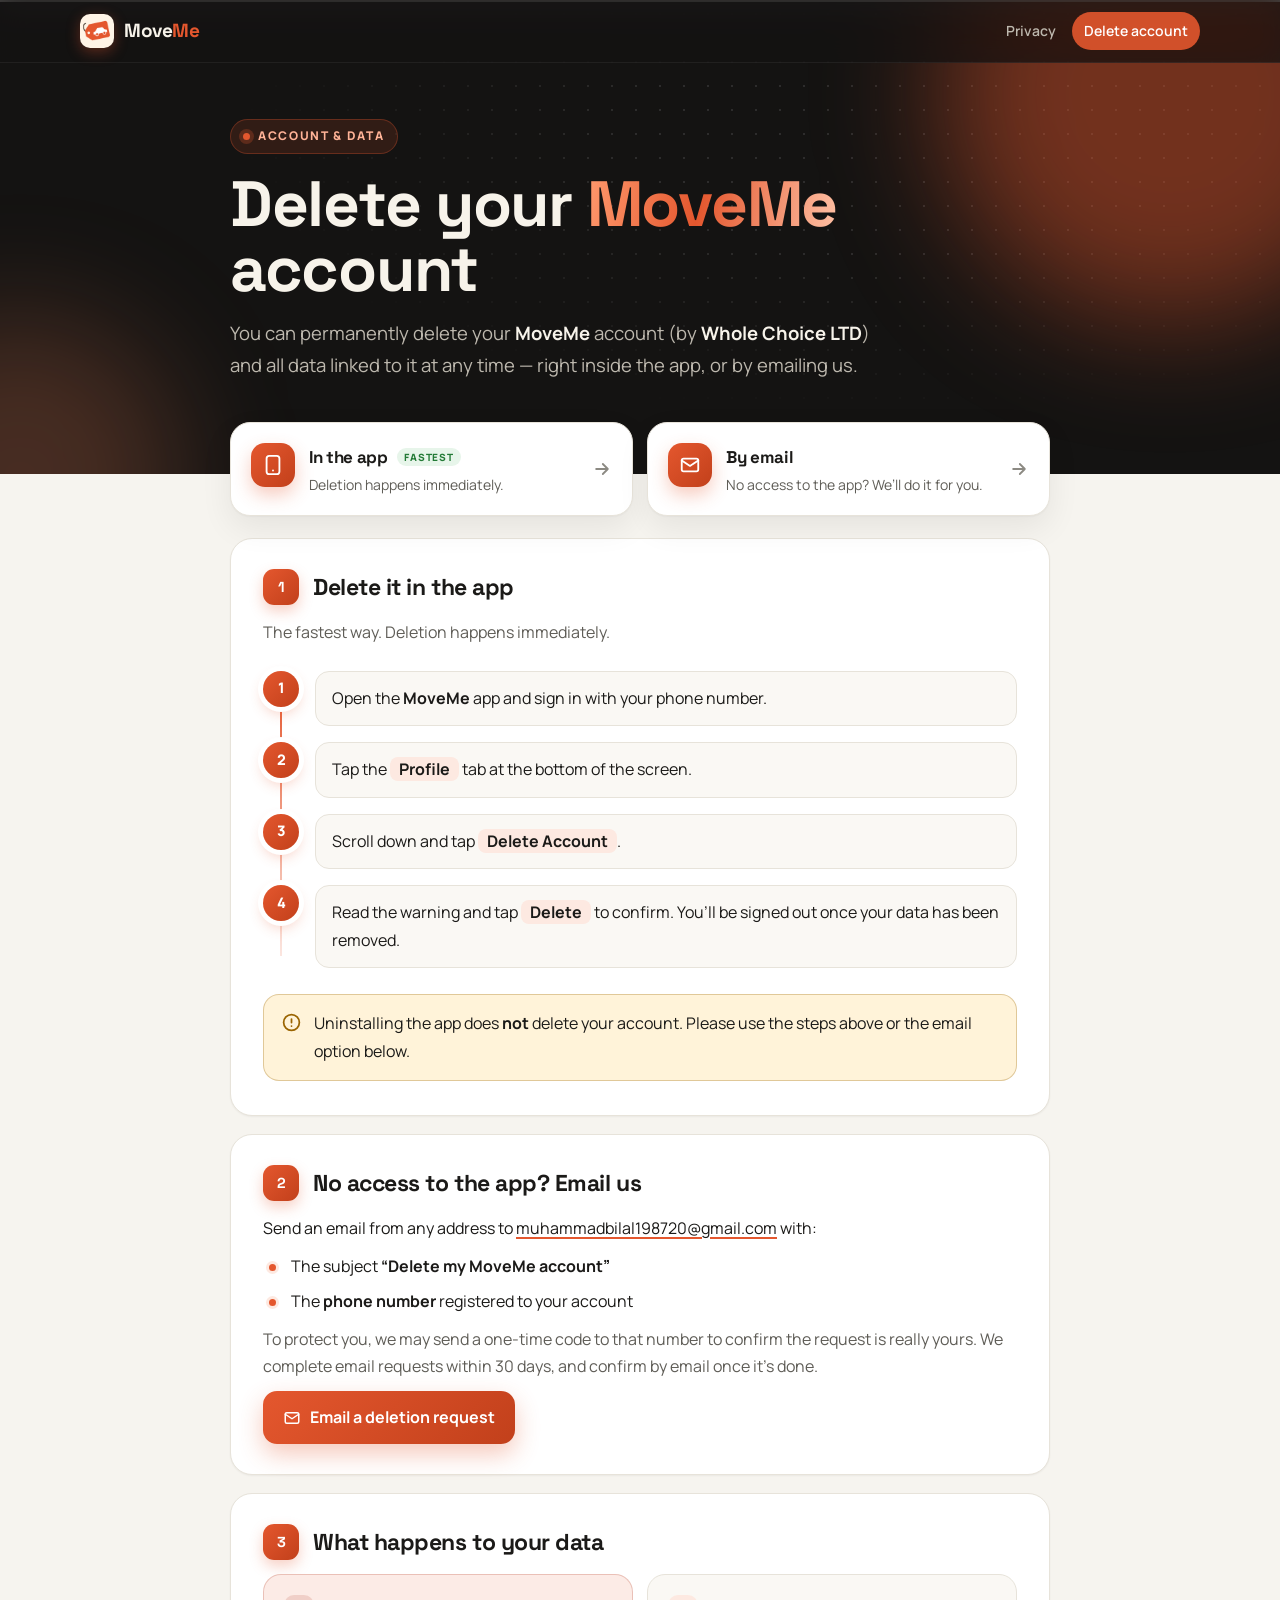
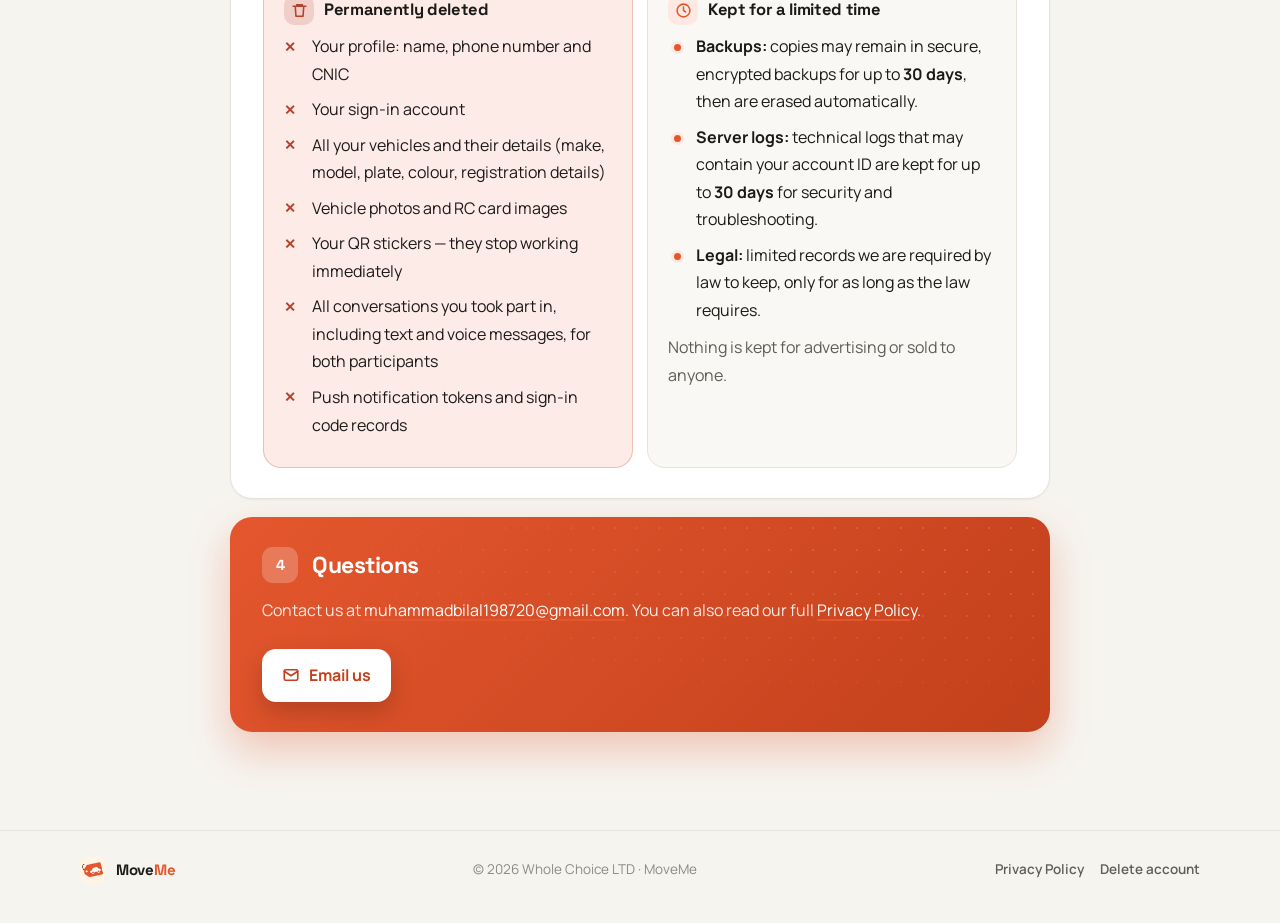
==== web/delete-account.html @ 5b65756d "'Move Me Complete App'" ====
<!DOCTYPE html>
<html lang="en">
<head>
  <meta charset="utf-8">
  <meta name="viewport" content="width=device-width, initial-scale=1">
  <title>Delete MoveMe Account</title>
  <meta name="description" content="How to delete your MoveMe account and what data is deleted or kept.">
  <meta name="theme-color" content="#141312">
  <link rel="icon" href="favicon.png">
  <link rel="apple-touch-icon" href="icons/Icon-192.png">
  <link rel="preconnect" href="https://fonts.googleapis.com">
  <link rel="preconnect" href="https://fonts.gstatic.com" crossorigin>
  <link href="https://fonts.googleapis.com/css2?family=Manrope:wght@400;500;600;700;800&family=Space+Grotesk:wght@500;600;700&display=swap" rel="stylesheet">
  <link rel="stylesheet" href="legal.css">
</head>
<body>

<div class="progress" aria-hidden="true"></div>

<header class="topbar">
  <div class="topbar-inner">
    <a class="brand" href="privacy-policy.html">
      <img src="icons/Icon-192.png" alt="" width="34" height="34">
      <span class="brand-name">Move<b>Me</b></span>
    </a>
    <nav class="topnav" aria-label="Legal pages">
      <a href="privacy-policy.html">Privacy</a>
      <a href="delete-account.html" aria-current="page">Delete account</a>
    </nav>
  </div>
</header>

<section class="hero" id="top">
  <span class="orb one" aria-hidden="true"></span>
  <span class="orb two" aria-hidden="true"></span>
  <div class="hero-inner" style="max-width:860px">
    <div>
      <span class="eyebrow rise">Account &amp; data</span>
      <h1 class="rise d1">Delete your <span class="grad">MoveMe</span> account</h1>
      <p class="lead rise d2">You can permanently delete your <strong>MoveMe</strong> account (by <strong>Whole Choice LTD</strong>) and all data linked to it at any time &mdash; right inside the app, or by emailing us.</p>
    </div>
  </div>
</section>

<div class="layout narrow">
  <main class="content">
    <nav class="ways" aria-label="Ways to delete your account">
      <a class="way reveal" href="#in-app">
        <span class="icon"><svg viewBox="0 0 24 24" fill="none" stroke="currentColor" stroke-width="2" stroke-linecap="round" stroke-linejoin="round"><rect x="5" y="2" width="14" height="20" rx="3"/><path d="M12 18h.01"/></svg></span>
        <span>
          <h3>In the app <span class="badge">Fastest</span></h3>
          <p>Deletion happens immediately.</p>
        </span>
        <svg class="go" width="20" height="20" viewBox="0 0 24 24" fill="none" stroke="currentColor" stroke-width="2.2" stroke-linecap="round" stroke-linejoin="round"><path d="M5 12h14M13 6l6 6-6 6"/></svg>
      </a>
      <a class="way reveal" href="#email">
        <span class="icon"><svg viewBox="0 0 24 24" fill="none" stroke="currentColor" stroke-width="2" stroke-linecap="round" stroke-linejoin="round"><rect x="3" y="5" width="18" height="14" rx="2"/><path d="M3 7l9 6 9-6"/></svg></span>
        <span>
          <h3>By email</h3>
          <p>No access to the app? We&rsquo;ll do it for you.</p>
        </span>
        <svg class="go" width="20" height="20" viewBox="0 0 24 24" fill="none" stroke="currentColor" stroke-width="2.2" stroke-linecap="round" stroke-linejoin="round"><path d="M5 12h14M13 6l6 6-6 6"/></svg>
      </a>
    </nav>

    <section id="in-app" class="reveal">
      <h2><span class="num">1</span>Delete it in the app</h2>
      <p class="muted">The fastest way. Deletion happens immediately.</p>
      <ol class="timeline">
        <li><div>Open the <strong>MoveMe</strong> app and sign in with your phone number.</div></li>
        <li><div>Tap the <span class="tag">Profile</span> tab at the bottom of the screen.</div></li>
        <li><div>Scroll down and tap <span class="tag">Delete Account</span>.</div></li>
        <li><div>Read the warning and tap <span class="tag">Delete</span> to confirm. You&rsquo;ll be signed out once your data has been removed.</div></li>
      </ol>
      <div class="callout amber">
        <svg viewBox="0 0 24 24" fill="none" stroke="currentColor" stroke-width="2" stroke-linecap="round" stroke-linejoin="round"><circle cx="12" cy="12" r="9"/><path d="M12 8v4M12 16h.01"/></svg>
        <p>Uninstalling the app does <strong>not</strong> delete your account. Please use the steps above or the email option below.</p>
      </div>
    </section>

    <section id="email" class="reveal">
      <h2><span class="num">2</span>No access to the app? Email us</h2>
      <p>Send an email from any address to <a href="mailto:muhammadbilal198720@gmail.com?subject=Delete%20my%20MoveMe%20account">muhammadbilal198720@gmail.com</a> with:</p>
      <ul class="keep">
        <li>The subject <strong>&ldquo;Delete my MoveMe account&rdquo;</strong></li>
        <li>The <strong>phone number</strong> registered to your account</li>
      </ul>
      <p class="muted">To protect you, we may send a one-time code to that number to confirm the request is really yours. We complete email requests within 30 days, and confirm by email once it&rsquo;s done.</p>
      <a class="btn" href="mailto:muhammadbilal198720@gmail.com?subject=Delete%20my%20MoveMe%20account">
        <svg viewBox="0 0 24 24" fill="none" stroke="currentColor" stroke-width="2" stroke-linecap="round" stroke-linejoin="round"><rect x="3" y="5" width="18" height="14" rx="2"/><path d="M3 7l9 6 9-6"/></svg>
        Email a deletion request
      </a>
    </section>

    <section id="data" class="reveal">
      <h2><span class="num">3</span>What happens to your data</h2>
      <div class="data-grid">
        <div class="data-card del">
          <h3><span class="dot"><svg viewBox="0 0 24 24" fill="none" stroke="currentColor" stroke-width="2.2" stroke-linecap="round" stroke-linejoin="round"><path d="M3 6h18M8 6V4h8v2M6 6l1 14h10l1-14"/></svg></span>Permanently deleted</h3>
          <ul class="del">
            <li>Your profile: name, phone number and CNIC</li>
            <li>Your sign-in account</li>
            <li>All your vehicles and their details (make, model, plate, colour, registration details)</li>
            <li>Vehicle photos and RC card images</li>
            <li>Your QR stickers &mdash; they stop working immediately</li>
            <li>All conversations you took part in, including text and voice messages, for both participants</li>
            <li>Push notification tokens and sign-in code records</li>
          </ul>
        </div>
        <div class="data-card keep">
          <h3><span class="dot"><svg viewBox="0 0 24 24" fill="none" stroke="currentColor" stroke-width="2.2" stroke-linecap="round" stroke-linejoin="round"><circle cx="12" cy="12" r="9"/><path d="M12 7v5l3 2"/></svg></span>Kept for a limited time</h3>
          <ul class="keep">
            <li><strong>Backups:</strong> copies may remain in secure, encrypted backups for up to <strong>30 days</strong>, then are erased automatically.</li>
            <li><strong>Server logs:</strong> technical logs that may contain your account ID are kept for up to <strong>30 days</strong> for security and troubleshooting.</li>
            <li><strong>Legal:</strong> limited records we are required by law to keep, only for as long as the law requires.</li>
          </ul>
          <p class="muted" style="margin-bottom:0">Nothing is kept for advertising or sold to anyone.</p>
        </div>
      </div>
    </section>

    <section id="contact" class="contact reveal">
      <div>
        <h2><span class="num">4</span>Questions</h2>
        <p>Contact us at <a href="mailto:muhammadbilal198720@gmail.com">muhammadbilal198720@gmail.com</a>. You can also read our full <a href="privacy-policy.html">Privacy Policy</a>.</p>
      </div>
      <a class="btn light" href="mailto:muhammadbilal198720@gmail.com">
        <svg viewBox="0 0 24 24" fill="none" stroke="currentColor" stroke-width="2.2" stroke-linecap="round" stroke-linejoin="round"><rect x="3" y="5" width="18" height="14" rx="2"/><path d="M3 7l9 6 9-6"/></svg>
        Email us
      </a>
    </section>
  </main>
</div>

<footer>
  <div class="footer-inner">
    <a class="brand" href="privacy-policy.html">
      <img src="icons/Icon-192.png" alt="" width="26" height="26">
      <span class="brand-name">Move<b>Me</b></span>
    </a>
    <span>&copy; 2026 Whole Choice LTD &middot; MoveMe</span>
    <nav class="footer-links" aria-label="Footer">
      <a href="privacy-policy.html">Privacy Policy</a>
      <a href="delete-account.html">Delete account</a>
    </nav>
  </div>
</footer>

<button class="to-top" type="button" aria-label="Back to top">
  <svg viewBox="0 0 24 24" fill="none" stroke="currentColor" stroke-width="2.4" stroke-linecap="round" stroke-linejoin="round"><path d="M12 19V5M5 12l7-7 7 7"/></svg>
</button>

<script src="legal.js" defer></script>
</body>
</html>
---- web/legal.css ----
/* Shared styles for MoveMe's public legal pages (privacy-policy.html,
   delete-account.html). Brand: the app's orange accent, Space Grotesk
   headings, Manrope body, and the scanner-viewfinder motif. */

:root {
  --bg: #F6F4EF;
  --surface: #FFFFFF;
  --surface-2: #FAF8F4;
  --ink: #1B1A18;
  --muted: #5F5D57;
  --faint: #8C8A83;
  --border: #E7E3DA;
  --accent: #E4572E;
  --accent-deep: #C2401B;
  --accent-soft: #FDE9E1;
  --accent-ring: rgba(228, 87, 46, .28);
  --good: #237A36;
  --good-soft: #E7F5EA;
  --warn: #B4412B;
  --warn-soft: #FCEBE6;
  --amber: #9A6400;
  --amber-soft: #FFF3D9;
  --hero: #141312;
  --hero-ink: #F7F3EA;
  --hero-muted: #BDB8AE;
  --shadow-sm: 0 1px 2px rgba(20, 18, 14, .05);
  --shadow: 0 1px 2px rgba(20, 18, 14, .04), 0 12px 32px rgba(20, 18, 14, .07);
  --shadow-lg: 0 2px 4px rgba(20, 18, 14, .05), 0 24px 56px rgba(20, 18, 14, .12);
  --radius: 22px;
  --ease: cubic-bezier(.2, .8, .2, 1);
}

@media (prefers-color-scheme: dark) {
  :root {
    --bg: #111110;
    --surface: #1A1917;
    --surface-2: #211F1C;
    --ink: #F4F0E7;
    --muted: #AAA59B;
    --faint: #77736B;
    --border: #2E2C28;
    --accent-soft: #3A1E14;
    --accent-ring: rgba(228, 87, 46, .38);
    --good: #7FCB8C;
    --good-soft: #15241A;
    --warn: #F07A6E;
    --warn-soft: #2B1814;
    --amber: #F2C063;
    --amber-soft: #2A2111;
    --hero: #0B0B0A;
    --shadow-sm: 0 1px 2px rgba(0, 0, 0, .4);
    --shadow: 0 1px 2px rgba(0, 0, 0, .35), 0 12px 32px rgba(0, 0, 0, .4);
    --shadow-lg: 0 2px 4px rgba(0, 0, 0, .4), 0 24px 56px rgba(0, 0, 0, .5);
  }
}

* { box-sizing: border-box; }
html { scroll-behavior: smooth; scroll-padding-top: 88px; }
body {
  margin: 0;
  background: var(--bg);
  color: var(--ink);
  font: 16px/1.72 "Manrope", -apple-system, BlinkMacSystemFont, "Segoe UI", Roboto, sans-serif;
  -webkit-font-smoothing: antialiased;
  text-rendering: optimizeLegibility;
  overflow-x: hidden;
}
h1, h2, h3, .brand-name { font-family: "Space Grotesk", "Manrope", sans-serif; letter-spacing: -0.02em; }
a { color: inherit; text-decoration-color: var(--accent); text-decoration-thickness: 2px; text-underline-offset: 3px; transition: color .2s; }
a:hover { color: var(--accent); }
code { font-size: .88em; background: var(--surface-2); border: 1px solid var(--border); border-radius: 7px; padding: 1px 7px; }
:focus-visible { outline: 3px solid var(--accent-ring); outline-offset: 3px; border-radius: 8px; }
::selection { background: var(--accent); color: #fff; }

/* ---------- Reading progress + top bar ---------- */
.progress {
  position: fixed; inset: 0 0 auto 0; height: 3px; z-index: 60;
  background: linear-gradient(90deg, var(--accent), #FF8A5B);
  transform-origin: 0 50%; transform: scaleX(0);
}
.topbar {
  position: sticky; top: 0; z-index: 50;
  backdrop-filter: saturate(160%) blur(14px);
  -webkit-backdrop-filter: saturate(160%) blur(14px);
  background: color-mix(in srgb, var(--hero) 78%, transparent);
  border-bottom: 1px solid rgba(255, 255, 255, .06);
}
.topbar-inner {
  max-width: 1160px; margin: 0 auto; padding: 12px 20px;
  display: flex; align-items: center; justify-content: space-between; gap: 16px;
}
.brand { display: inline-flex; align-items: center; gap: 10px; text-decoration: none; color: var(--hero-ink); }
.brand img { width: 34px; height: 34px; border-radius: 10px; box-shadow: 0 4px 14px rgba(228, 87, 46, .35); }
.brand-name { font-weight: 700; font-size: 19px; }
.brand-name b { color: var(--accent); font-weight: 700; }
.topnav { display: flex; gap: 4px; }
.topnav a {
  color: var(--hero-muted); text-decoration: none; font-size: 14px; font-weight: 600;
  padding: 7px 12px; border-radius: 999px; transition: background .2s, color .2s;
}
.topnav a:hover { color: var(--hero-ink); background: rgba(255, 255, 255, .07); }
.topnav a[aria-current="page"] { color: #fff; background: rgba(228, 87, 46, .9); }

/* ---------- Hero ---------- */
.hero {
  position: relative; overflow: hidden; isolation: isolate;
  background: var(--hero); color: var(--hero-ink);
  margin-top: -61px; padding-top: 61px; /* sit under the translucent top bar */
}
.hero::before { /* dot grid, fading out toward the edges */
  content: ""; position: absolute; inset: 0; z-index: -2;
  background-image: radial-gradient(rgba(255, 255, 255, .11) 1.1px, transparent 1.2px);
  background-size: 24px 24px;
  mask-image: radial-gradient(ellipse 70% 80% at 70% 30%, #000 30%, transparent 75%);
  -webkit-mask-image: radial-gradient(ellipse 70% 80% at 70% 30%, #000 30%, transparent 75%);
}
.orb { position: absolute; border-radius: 50%; filter: blur(60px); z-index: -1; pointer-events: none; }
.orb.one { width: 460px; height: 460px; right: -120px; top: -140px; background: rgba(228, 87, 46, .45); animation: drift 14s var(--ease) infinite alternate; }
.orb.two { width: 320px; height: 320px; left: -140px; bottom: -160px; background: rgba(255, 138, 91, .22); animation: drift 18s var(--ease) infinite alternate-reverse; }
@keyframes drift { to { transform: translate(-40px, 30px) scale(1.08); } }

.hero-inner {
  max-width: 1160px; margin: 0 auto; padding: 56px 20px 92px;
  display: grid; grid-template-columns: 1fr auto; gap: 40px; align-items: center;
}
.eyebrow {
  display: inline-flex; align-items: center; gap: 8px;
  font-size: 12px; font-weight: 800; letter-spacing: .14em; text-transform: uppercase;
  color: #FFB397; background: rgba(228, 87, 46, .14); border: 1px solid rgba(228, 87, 46, .3);
  padding: 6px 12px; border-radius: 999px;
}
.eyebrow::before { content: ""; width: 7px; height: 7px; border-radius: 50%; background: var(--accent); box-shadow: 0 0 0 4px rgba(228, 87, 46, .25); }
.hero h1 { font-size: clamp(36px, 6.4vw, 64px); line-height: 1.02; margin: 18px 0 16px; font-weight: 700; }
.hero h1 .grad {
  background: linear-gradient(100deg, #FF9A6E, var(--accent) 45%, #FFC2A6);
  -webkit-background-clip: text; background-clip: text; color: transparent;
}
.hero p.lead { max-width: 640px; font-size: 18.5px; color: var(--hero-muted); margin: 0; }
.hero p.lead strong { color: var(--hero-ink); }
.meta { display: flex; flex-wrap: wrap; gap: 8px; margin-top: 26px; }
.pill {
  display: inline-flex; align-items: center; gap: 7px; font-size: 13px; font-weight: 600;
  padding: 7px 13px; border-radius: 999px;
  background: rgba(255, 255, 255, .06); border: 1px solid rgba(255, 255, 255, .1); color: #E4DFD5;
}
.pill svg { width: 14px; height: 14px; color: #FF9A6E; }

/* The app's logo inside scanner brackets, with a sweeping scan line. */
.scan-mark { position: relative; width: 196px; height: 196px; display: grid; place-items: center; }
.scan-mark img {
  width: 132px; height: 132px; border-radius: 34px;
  box-shadow: 0 24px 60px rgba(0, 0, 0, .5), 0 0 0 1px rgba(255, 255, 255, .08), 0 0 70px rgba(228, 87, 46, .35);
  animation: float 6s ease-in-out infinite;
}
.scan-mark .corner { position: absolute; width: 38px; height: 38px; border: 4px solid var(--accent); }
.scan-mark .tl { top: 0; left: 0; border-right: 0; border-bottom: 0; border-top-left-radius: 16px; }
.scan-mark .tr { top: 0; right: 0; border-left: 0; border-bottom: 0; border-top-right-radius: 16px; }
.scan-mark .bl { bottom: 0; left: 0; border-right: 0; border-top: 0; border-bottom-left-radius: 16px; }
.scan-mark .br { bottom: 0; right: 0; border-left: 0; border-top: 0; border-bottom-right-radius: 16px; }
.scan-mark .beam {
  position: absolute; left: 14px; right: 14px; height: 2px; top: 18px; border-radius: 2px;
  background: var(--accent); box-shadow: 0 0 16px 3px rgba(228, 87, 46, .8);
  animation: scan 3.2s ease-in-out infinite;
}
@keyframes scan { 0%, 100% { top: 18px; opacity: 0; } 12%, 88% { opacity: 1; } 50% { top: calc(100% - 20px); } }
@keyframes float { 50% { transform: translateY(-8px) rotate(-1.5deg); } }

/* ---------- Glance cards (overlap the hero) ---------- */
.glance-wrap { max-width: 1160px; margin: -52px auto 0; padding: 0 20px; position: relative; z-index: 2; }
.glance { display: grid; grid-template-columns: repeat(4, 1fr); gap: 14px; }
.glance > div {
  background: var(--surface); border: 1px solid var(--border); border-radius: 20px;
  padding: 20px; box-shadow: var(--shadow);
  transition: transform .35s var(--ease), box-shadow .35s var(--ease), border-color .35s;
}
.glance > div:hover { transform: translateY(-4px); box-shadow: var(--shadow-lg); border-color: var(--accent-ring); }
.glance .icon {
  width: 42px; height: 42px; border-radius: 13px; margin-bottom: 14px;
  background: linear-gradient(135deg, var(--accent), var(--accent-deep)); color: #fff;
  display: grid; place-items: center; box-shadow: 0 8px 18px rgba(228, 87, 46, .3);
}
.glance .icon svg { width: 21px; height: 21px; }
.glance h3 { font-size: 16.5px; margin: 0 0 4px; }
.glance p { margin: 0; font-size: 14px; line-height: 1.55; color: var(--muted); }

/* ---------- Layout ---------- */
.layout {
  max-width: 1160px; margin: 0 auto; padding: 44px 20px 80px;
  display: grid; grid-template-columns: 260px 1fr; gap: 40px; align-items: start;
}
.layout.narrow { max-width: 860px; grid-template-columns: 1fr; padding-top: 0; }
.toc {
  position: sticky; top: 84px;
  background: var(--surface); border: 1px solid var(--border); border-radius: 20px;
  padding: 16px 10px 12px; box-shadow: var(--shadow-sm);
}
.toc > p { font-size: 11.5px; font-weight: 800; letter-spacing: .12em; text-transform: uppercase; color: var(--faint); margin: 0 0 8px 10px; }
.toc ol { list-style: none; margin: 0; padding: 0; counter-reset: toc; }
.toc li { counter-increment: toc; }
.toc a {
  position: relative; display: flex; gap: 10px; padding: 7px 10px; border-radius: 11px;
  font-size: 14px; font-weight: 600; color: var(--muted); text-decoration: none;
  transition: background .2s, color .2s, padding-left .25s var(--ease);
}
.toc a::before { content: counter(toc, decimal-leading-zero); color: var(--faint); font-variant-numeric: tabular-nums; transition: color .2s; }
.toc a:hover { background: var(--surface-2); color: var(--ink); }
.toc a.active { background: var(--accent-soft); color: var(--ink); padding-left: 16px; }
.toc a.active::before { color: var(--accent); }
.toc a.active::after {
  content: ""; position: absolute; left: 0; top: 8px; bottom: 8px; width: 3px; border-radius: 3px; background: var(--accent);
}

.content > section, .card-section {
  background: var(--surface); border: 1px solid var(--border); border-radius: var(--radius);
  padding: 30px 32px; margin-bottom: 18px; box-shadow: var(--shadow-sm);
  transition: border-color .3s, box-shadow .3s;
}
.content > section:target { border-color: var(--accent-ring); box-shadow: 0 0 0 4px var(--accent-ring); }
.content > section.intro { background: transparent; border: 0; box-shadow: none; padding: 0 4px 10px; }
.content > section.intro p { font-size: 17.5px; }
h2 { display: flex; align-items: center; gap: 14px; font-size: 23px; margin: 0 0 14px; line-height: 1.25; }
h2 .num {
  flex: none; width: 36px; height: 36px; border-radius: 11px;
  background: linear-gradient(135deg, var(--accent), var(--accent-deep)); color: #fff;
  display: grid; place-items: center; font-size: 14.5px; font-weight: 700;
  box-shadow: 0 6px 14px rgba(228, 87, 46, .28);
}
h3 { font-size: 16.5px; margin: 22px 0 6px; }
p { margin: 10px 0; }
ul { margin: 8px 0; padding: 0; list-style: none; }
ul li { position: relative; padding-left: 24px; margin: 8px 0; }
ul li::before {
  content: ""; position: absolute; left: 5px; top: .7em;
  width: 7px; height: 7px; border-radius: 50%; background: var(--accent);
  box-shadow: 0 0 0 3px var(--accent-soft);
}
.muted { color: var(--muted); }
.note { font-size: 14px; color: var(--muted); }

.callout {
  display: flex; gap: 12px; align-items: flex-start;
  margin: 18px 0 4px; padding: 15px 17px; border-radius: 16px;
  background: var(--good-soft); border: 1px solid color-mix(in srgb, var(--good) 28%, transparent);
}
.callout svg { flex: none; width: 21px; height: 21px; color: var(--good); margin-top: 2px; }
.callout p { margin: 0; }
.callout.amber { background: var(--amber-soft); border-color: color-mix(in srgb, var(--amber) 30%, transparent); }
.callout.amber svg { color: var(--amber); }

.chips { display: flex; flex-wrap: wrap; gap: 8px; margin: 12px 0; }
.chip {
  display: inline-flex; align-items: center; gap: 7px;
  font-size: 14px; font-weight: 600; padding: 7px 13px; border-radius: 12px;
  background: var(--surface-2); border: 1px solid var(--border);
  transition: transform .25s var(--ease), border-color .25s;
}
.chip::before { content: ""; width: 6px; height: 6px; border-radius: 50%; background: var(--accent); }
.chip:hover { transform: translateY(-2px); border-color: var(--accent-ring); }

.providers { display: grid; gap: 10px; margin-top: 14px; }
.provider {
  display: grid; grid-template-columns: 1.1fr 1fr 1.2fr; gap: 16px;
  padding: 16px 18px; border-radius: 16px; background: var(--surface-2); border: 1px solid var(--border);
  transition: border-color .25s, transform .25s var(--ease);
}
.provider:hover { border-color: var(--accent-ring); transform: translateX(3px); }
.provider b { font-family: "Space Grotesk", sans-serif; font-size: 16px; }
.provider .label { display: block; font-size: 10.5px; font-weight: 800; letter-spacing: .1em; text-transform: uppercase; color: var(--faint); margin-bottom: 3px; }
.provider div { font-size: 14.5px; line-height: 1.55; }

.steps-grid { display: grid; grid-template-columns: 1fr 1fr; gap: 12px; margin: 14px 0; }
.step-card { padding: 18px; border-radius: 16px; background: var(--surface-2); border: 1px solid var(--border); }
.step-card h3 { margin: 0 0 8px; }
.step-card p { margin: 0; font-size: 15px; }
.path { display: inline-flex; flex-wrap: wrap; align-items: center; gap: 6px; font-weight: 600; }
.path span, .tag { background: var(--accent-soft); color: var(--ink); border-radius: 8px; padding: 1px 9px; font-weight: 700; white-space: nowrap; }

.btn {
  display: inline-flex; align-items: center; gap: 9px;
  background: linear-gradient(135deg, var(--accent), var(--accent-deep)); color: #fff; text-decoration: none;
  font-weight: 700; padding: 13px 20px; border-radius: 14px;
  box-shadow: 0 10px 24px rgba(228, 87, 46, .32);
  transition: transform .25s var(--ease), box-shadow .25s var(--ease);
}
.btn svg { width: 18px; height: 18px; transition: transform .25s var(--ease); }
.btn:hover { color: #fff; transform: translateY(-2px); box-shadow: 0 16px 32px rgba(228, 87, 46, .38); }
.btn:hover svg { transform: translateX(2px) rotate(-6deg); }
.btn.light { background: #fff; color: var(--accent-deep); box-shadow: 0 10px 24px rgba(0, 0, 0, .18); }
.btn.light:hover { color: var(--accent-deep); }

/* Gradient contact card */
.contact {
  position: relative; overflow: hidden;
  background: linear-gradient(135deg, var(--accent), var(--accent-deep)) !important;
  border: 0 !important; color: #fff;
  display: flex; flex-wrap: wrap; align-items: center; justify-content: space-between; gap: 20px;
  box-shadow: 0 18px 40px rgba(228, 87, 46, .3) !important;
}
.contact::before {
  content: ""; position: absolute; inset: 0; pointer-events: none;
  background-image: radial-gradient(rgba(255, 255, 255, .16) 1.1px, transparent 1.2px);
  background-size: 22px 22px;
  mask-image: radial-gradient(ellipse at 90% 20%, #000, transparent 70%);
  -webkit-mask-image: radial-gradient(ellipse at 90% 20%, #000, transparent 70%);
}
.contact > * { position: relative; }
.contact h2 { color: #fff; }
.contact h2 .num { background: rgba(255, 255, 255, .22); box-shadow: none; }
.contact p { color: rgba(255, 255, 255, .88); margin: 4px 0; }
.contact .company { color: #fff; font-weight: 700; }
.contact a:not(.btn) { color: #fff; }

/* ---------- Delete-account page ---------- */
.ways { display: grid; grid-template-columns: 1fr 1fr; gap: 14px; margin: -52px 0 22px; position: relative; z-index: 2; }
.way {
  display: flex; gap: 14px; align-items: flex-start; text-decoration: none; color: var(--ink);
  background: var(--surface); border: 1px solid var(--border); border-radius: 20px; padding: 20px;
  box-shadow: var(--shadow);
  transition: transform .35s var(--ease), box-shadow .35s var(--ease), border-color .35s;
}
.way:hover { color: var(--ink); transform: translateY(-4px); box-shadow: var(--shadow-lg); border-color: var(--accent-ring); }
.way .icon {
  flex: none; width: 44px; height: 44px; border-radius: 14px; display: grid; place-items: center;
  background: linear-gradient(135deg, var(--accent), var(--accent-deep)); color: #fff;
  box-shadow: 0 8px 18px rgba(228, 87, 46, .3);
}
.way .icon svg { width: 22px; height: 22px; }
.way h3 { margin: 0 0 2px; font-size: 17px; }
.way p { margin: 0; font-size: 14px; line-height: 1.5; color: var(--muted); }
.way .go { margin-left: auto; align-self: center; color: var(--faint); transition: transform .3s var(--ease), color .3s; }
.way:hover .go { color: var(--accent); transform: translateX(4px); }
.badge {
  display: inline-block; margin-left: 6px; vertical-align: 2px;
  font: 800 10px/1 "Manrope", sans-serif; letter-spacing: .08em; text-transform: uppercase;
  color: var(--good); background: var(--good-soft); padding: 4px 7px; border-radius: 999px;
}

ol.timeline { list-style: none; margin: 16px 0 6px; padding: 0; counter-reset: s; position: relative; }
ol.timeline::before { /* connecting line */
  content: ""; position: absolute; left: 17px; top: 20px; bottom: 20px; width: 2px;
  background: linear-gradient(var(--accent), color-mix(in srgb, var(--accent) 15%, transparent));
}
ol.timeline li { counter-increment: s; position: relative; display: flex; gap: 16px; align-items: flex-start; padding: 8px 0; }
ol.timeline li::before {
  content: counter(s); position: relative; z-index: 1; flex: none; width: 36px; height: 36px; border-radius: 50%;
  background: linear-gradient(135deg, var(--accent), var(--accent-deep)); color: #fff; font-weight: 800; font-size: 14.5px;
  display: grid; place-items: center; box-shadow: 0 0 0 5px var(--surface), 0 6px 14px rgba(228, 87, 46, .3);
}
ol.timeline li > div {
  flex: 1; padding: 13px 16px; border-radius: 14px; background: var(--surface-2); border: 1px solid var(--border);
  transition: border-color .25s, transform .25s var(--ease);
}
ol.timeline li:hover > div { border-color: var(--accent-ring); transform: translateX(3px); }

.data-grid { display: grid; grid-template-columns: 1fr 1fr; gap: 14px; }
.data-card { padding: 20px; border-radius: 18px; border: 1px solid var(--border); }
.data-card h3 { display: flex; align-items: center; gap: 10px; margin: 0 0 8px; }
.data-card h3 .dot { width: 30px; height: 30px; border-radius: 10px; display: grid; place-items: center; }
.data-card h3 .dot svg { width: 17px; height: 17px; }
.data-card.del { background: var(--warn-soft); border-color: color-mix(in srgb, var(--warn) 25%, transparent); }
.data-card.del .dot { background: color-mix(in srgb, var(--warn) 16%, transparent); color: var(--warn); }
.data-card.keep { background: var(--surface-2); }
.data-card.keep .dot { background: var(--accent-soft); color: var(--accent); }
ul.del li::before, ul.keep li::before { content: none; }
ul.del li, ul.keep li { padding-left: 28px; }
ul.del li::after, ul.keep li::after { position: absolute; left: 0; top: .1em; font-weight: 800; }
ul.del li::after { content: "\2715"; color: var(--warn); font-size: 14px; }
ul.keep li::after {
  content: ""; left: 6px; top: .68em; width: 7px; height: 7px; border-radius: 50%;
  background: var(--accent); box-shadow: 0 0 0 3px var(--accent-soft);
}

@media (max-width: 620px) {
  .ways, .data-grid { grid-template-columns: 1fr; }
}

/* ---------- Footer ---------- */
footer { border-top: 1px solid var(--border); }
.footer-inner {
  max-width: 1160px; margin: 0 auto; padding: 26px 20px 40px;
  display: flex; flex-wrap: wrap; align-items: center; justify-content: space-between; gap: 14px;
  color: var(--faint); font-size: 13.5px;
}
.footer-inner .brand { color: var(--ink); }
.footer-inner .brand img { width: 26px; height: 26px; border-radius: 8px; box-shadow: none; }
.footer-inner .brand-name { font-size: 15px; }
.footer-links { display: flex; gap: 16px; }
.footer-links a { color: var(--muted); text-decoration: none; font-weight: 600; }
.footer-links a:hover { color: var(--accent); }

/* ---------- Back to top ---------- */
.to-top {
  position: fixed; right: 20px; bottom: 20px; z-index: 40;
  width: 46px; height: 46px; border-radius: 50%; border: 0; cursor: pointer;
  background: linear-gradient(135deg, var(--accent), var(--accent-deep)); color: #fff;
  box-shadow: 0 10px 24px rgba(228, 87, 46, .38);
  display: grid; place-items: center;
  opacity: 0; transform: translateY(14px) scale(.9); pointer-events: none;
  transition: opacity .3s, transform .3s var(--ease);
}
.to-top.show { opacity: 1; transform: none; pointer-events: auto; }
.to-top svg { width: 20px; height: 20px; }

/* ---------- Scroll reveal (only when JS is running) ---------- */
.js .reveal { opacity: 0; transform: translateY(22px); transition: opacity .7s var(--ease), transform .7s var(--ease); }
.js .reveal.in { opacity: 1; transform: none; }
/* Keep the hover lift working once a card has revealed. */
.js .glance > div.reveal.in:hover, .js .way.reveal.in:hover { transform: translateY(-4px); }
.hero .rise { animation: rise .9s var(--ease) both; }
.hero .rise.d1 { animation-delay: .08s; }
.hero .rise.d2 { animation-delay: .16s; }
.hero .rise.d3 { animation-delay: .24s; }
.hero .rise.d4 { animation-delay: .32s; }
@keyframes rise { from { opacity: 0; transform: translateY(18px); } }

/* ---------- Responsive ---------- */
@media (max-width: 960px) {
  .hero-inner { grid-template-columns: 1fr; padding-bottom: 84px; }
  .scan-mark { display: none; }
  .layout { grid-template-columns: 1fr; gap: 20px; }
  .toc { position: static; }
  .toc ol { columns: 2; column-gap: 6px; }
  .glance { grid-template-columns: repeat(2, 1fr); }
}
@media (max-width: 620px) {
  .topnav a { padding: 6px 9px; font-size: 13px; }
  .brand-name { font-size: 17px; }
  .hero-inner { padding-top: 36px; }
  .hero p.lead { font-size: 17px; }
  .content > section, .card-section { padding: 22px 18px; }
  .glance { grid-template-columns: 1fr; }
  .toc ol { columns: 1; }
  .provider, .steps-grid { grid-template-columns: 1fr; }
  .provider { gap: 8px; }
  h2 { font-size: 20px; }
  .footer-inner { justify-content: center; text-align: center; }
}
@media (prefers-reduced-motion: reduce) {
  html { scroll-behavior: auto; }
  *, *::before, *::after { animation: none !important; transition: none !important; }
  .js .reveal { opacity: 1; transform: none; }
}
@media print {
  .progress, .topbar, .toc, .to-top, .orb, .scan-mark, .btn { display: none !important; }
  body { background: #fff; color: #000; }
  .hero { background: #fff; color: #000; margin: 0; padding: 0; }
  .hero::before { display: none; }
  .hero p.lead, .pill { color: #333; }
  .layout { display: block; }
  .content > section, .card-section, .glance > div { box-shadow: none; break-inside: avoid; }
  .contact { background: #fff !important; color: #000; }
  .contact h2, .contact p, .contact .company { color: #000; }
  .js .reveal { opacity: 1; transform: none; }
}
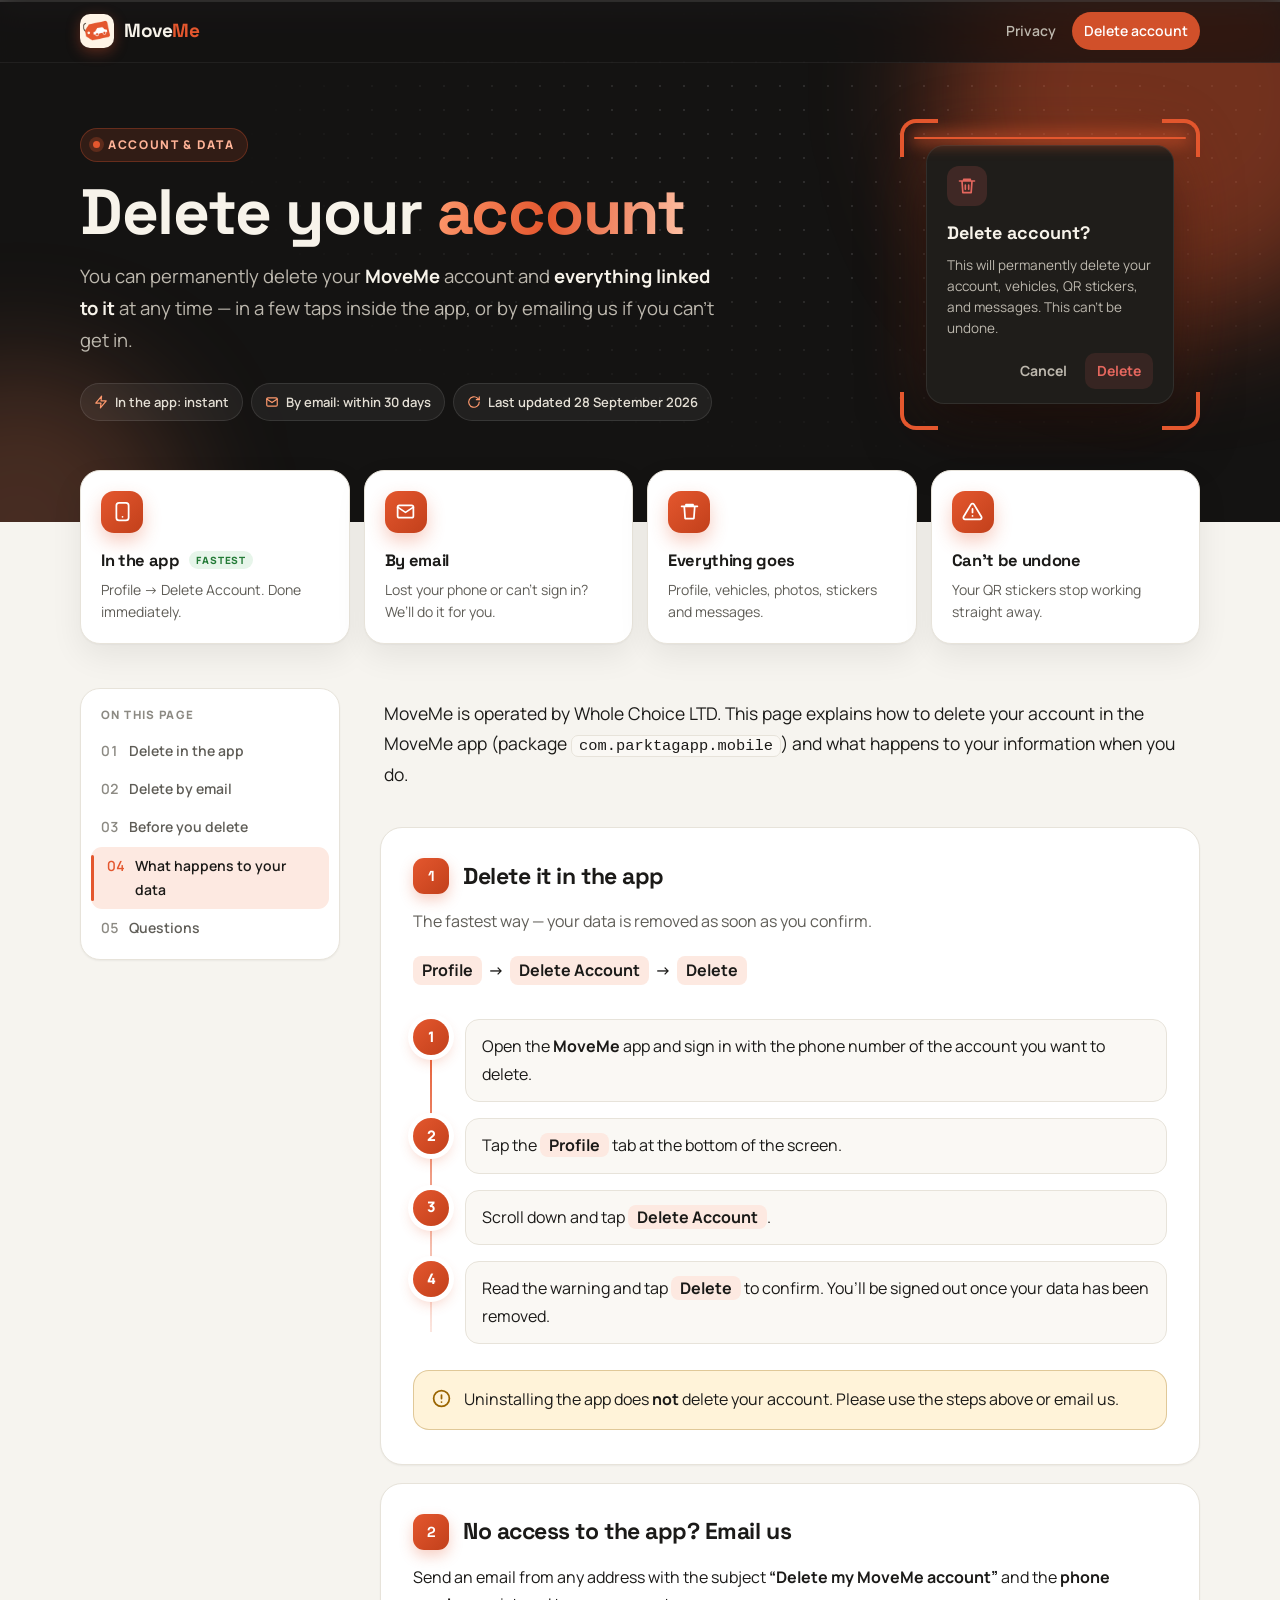
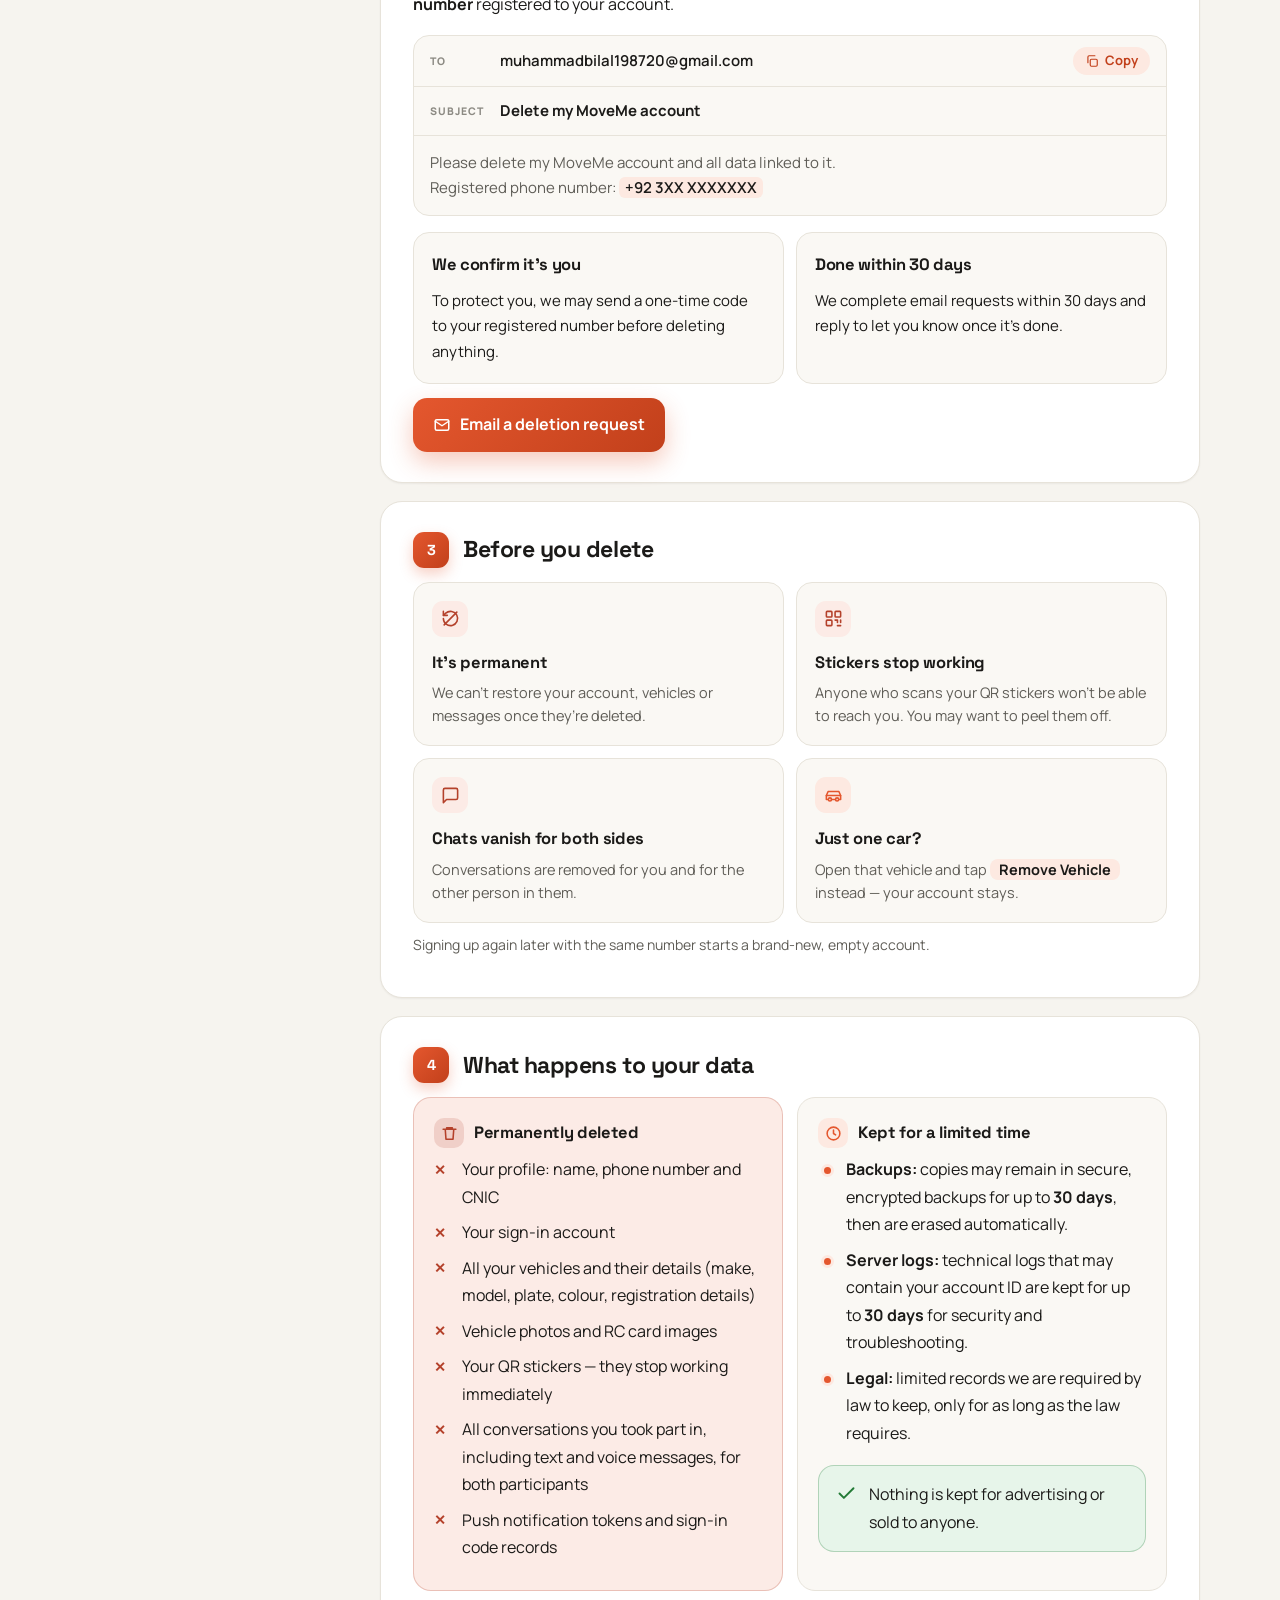
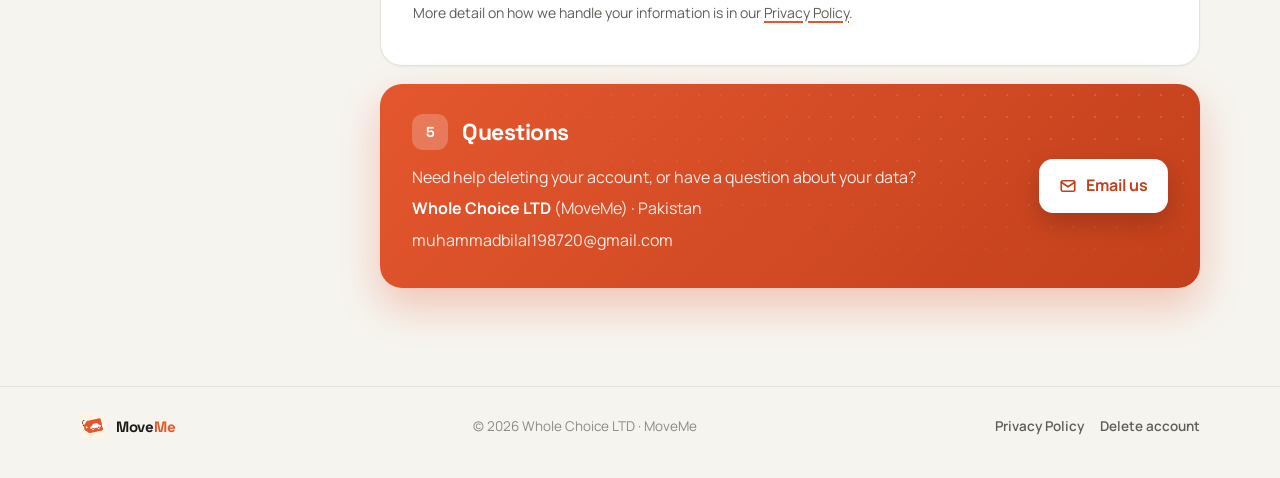
==== commit 4a73e91b: "'Build Admin Pannel  18/10/2026'" ====
--- a/web/delete-account.html
+++ b/web/delete-account.html
@@ -4,7 +4,7 @@
   <meta charset="utf-8">
   <meta name="viewport" content="width=device-width, initial-scale=1">
   <title>Delete MoveMe Account</title>
-  <meta name="description" content="How to delete your MoveMe account and what data is deleted or kept.">
+  <meta name="description" content="How to delete your MoveMe account, in the app or by email, and exactly what data is deleted or kept.">
   <meta name="theme-color" content="#141312">
   <link rel="icon" href="favicon.png">
   <link rel="apple-touch-icon" href="icons/Icon-192.png">
@@ -19,7 +19,7 @@
 
 <header class="topbar">
   <div class="topbar-inner">
-    <a class="brand" href="privacy-policy.html">
+    <a class="brand" href="#top">
       <img src="icons/Icon-192.png" alt="" width="34" height="34">
       <span class="brand-name">Move<b>Me</b></span>
     </a>
@@ -33,67 +33,158 @@
 <section class="hero" id="top">
   <span class="orb one" aria-hidden="true"></span>
   <span class="orb two" aria-hidden="true"></span>
-  <div class="hero-inner" style="max-width:860px">
+  <div class="hero-inner">
     <div>
       <span class="eyebrow rise">Account &amp; data</span>
-      <h1 class="rise d1">Delete your <span class="grad">MoveMe</span> account</h1>
-      <p class="lead rise d2">You can permanently delete your <strong>MoveMe</strong> account (by <strong>Whole Choice LTD</strong>) and all data linked to it at any time &mdash; right inside the app, or by emailing us.</p>
+      <h1 class="rise d1">Delete your <span class="grad">account</span></h1>
+      <p class="lead rise d2">You can permanently delete your <strong>MoveMe</strong> account and <strong>everything linked to it</strong> at any time &mdash; in a few taps inside the app, or by emailing us if you can&rsquo;t get in.</p>
+      <div class="meta rise d3">
+        <span class="pill"><svg viewBox="0 0 24 24" fill="none" stroke="currentColor" stroke-width="2" stroke-linecap="round" stroke-linejoin="round"><path d="M13 2L3 14h9l-1 8 10-12h-9l1-8z"/></svg>In the app: instant</span>
+        <span class="pill"><svg viewBox="0 0 24 24" fill="none" stroke="currentColor" stroke-width="2" stroke-linecap="round" stroke-linejoin="round"><rect x="3" y="5" width="18" height="14" rx="2"/><path d="M3 7l9 6 9-6"/></svg>By email: within 30 days</span>
+        <span class="pill"><svg viewBox="0 0 24 24" fill="none" stroke="currentColor" stroke-width="2" stroke-linecap="round"><path d="M21 12a9 9 0 1 1-3-6.7L21 8"/><path d="M21 3v5h-5"/></svg>Last updated 28 September 2026</span>
+      </div>
     </div>
+    <div class="scan-mark dialog-mark rise d4" aria-hidden="true">
+      <div class="dialog">
+        <div class="dialog-icon"><svg viewBox="0 0 24 24" fill="none" stroke="currentColor" stroke-width="2" stroke-linecap="round" stroke-linejoin="round"><path d="M3 6h18M8 6V4h8v2M6 6l1 14h10l1-14M10 11v5M14 11v5"/></svg></div>
+        <b>Delete account?</b>
+        <p>This will permanently delete your account, vehicles, QR stickers, and messages. This can&rsquo;t be undone.</p>
+        <div class="dialog-actions"><span>Cancel</span><span class="danger">Delete</span></div>
+      </div>
+      <span class="corner tl"></span><span class="corner tr"></span>
+      <span class="corner bl"></span><span class="corner br"></span>
+      <span class="beam"></span>
+    </div>
   </div>
 </section>
 
-<div class="layout narrow">
+<div class="glance-wrap">
+  <div class="glance">
+    <a class="reveal" href="#in-app">
+      <div class="icon"><svg viewBox="0 0 24 24" fill="none" stroke="currentColor" stroke-width="2" stroke-linecap="round" stroke-linejoin="round"><rect x="5" y="2" width="14" height="20" rx="3"/><path d="M12 18h.01"/></svg></div>
+      <h3>In the app <span class="badge">Fastest</span></h3>
+      <p>Profile &rarr; Delete Account. Done immediately.</p>
+    </a>
+    <a class="reveal" href="#email">
+      <div class="icon"><svg viewBox="0 0 24 24" fill="none" stroke="currentColor" stroke-width="2" stroke-linecap="round" stroke-linejoin="round"><rect x="3" y="5" width="18" height="14" rx="2"/><path d="M3 7l9 6 9-6"/></svg></div>
+      <h3>By email</h3>
+      <p>Lost your phone or can&rsquo;t sign in? We&rsquo;ll do it for you.</p>
+    </a>
+    <a class="reveal" href="#data">
+      <div class="icon"><svg viewBox="0 0 24 24" fill="none" stroke="currentColor" stroke-width="2" stroke-linecap="round" stroke-linejoin="round"><path d="M3 6h18M8 6V4h8v2M6 6l1 14h10l1-14"/></svg></div>
+      <h3>Everything goes</h3>
+      <p>Profile, vehicles, photos, stickers and messages.</p>
+    </a>
+    <a class="reveal" href="#before">
+      <div class="icon"><svg viewBox="0 0 24 24" fill="none" stroke="currentColor" stroke-width="2" stroke-linecap="round" stroke-linejoin="round"><path d="M10.3 3.9L1.8 18a2 2 0 0 0 1.7 3h17a2 2 0 0 0 1.7-3L13.7 3.9a2 2 0 0 0-3.4 0z"/><path d="M12 9v4M12 17h.01"/></svg></div>
+      <h3>Can&rsquo;t be undone</h3>
+      <p>Your QR stickers stop working straight away.</p>
+    </a>
+  </div>
+</div>
+
+<div class="layout">
+  <nav class="toc" aria-label="Contents">
+    <p>On this page</p>
+    <ol>
+      <li><a href="#in-app">Delete in the app</a></li>
+      <li><a href="#email">Delete by email</a></li>
+      <li><a href="#before">Before you delete</a></li>
+      <li><a href="#data">What happens to your data</a></li>
+      <li><a href="#contact">Questions</a></li>
+    </ol>
+  </nav>
+
   <main class="content">
-    <nav class="ways" aria-label="Ways to delete your account">
-      <a class="way reveal" href="#in-app">
-        <span class="icon"><svg viewBox="0 0 24 24" fill="none" stroke="currentColor" stroke-width="2" stroke-linecap="round" stroke-linejoin="round"><rect x="5" y="2" width="14" height="20" rx="3"/><path d="M12 18h.01"/></svg></span>
-        <span>
-          <h3>In the app <span class="badge">Fastest</span></h3>
-          <p>Deletion happens immediately.</p>
-        </span>
-        <svg class="go" width="20" height="20" viewBox="0 0 24 24" fill="none" stroke="currentColor" stroke-width="2.2" stroke-linecap="round" stroke-linejoin="round"><path d="M5 12h14M13 6l6 6-6 6"/></svg>
-      </a>
-      <a class="way reveal" href="#email">
-        <span class="icon"><svg viewBox="0 0 24 24" fill="none" stroke="currentColor" stroke-width="2" stroke-linecap="round" stroke-linejoin="round"><rect x="3" y="5" width="18" height="14" rx="2"/><path d="M3 7l9 6 9-6"/></svg></span>
-        <span>
-          <h3>By email</h3>
-          <p>No access to the app? We&rsquo;ll do it for you.</p>
-        </span>
-        <svg class="go" width="20" height="20" viewBox="0 0 24 24" fill="none" stroke="currentColor" stroke-width="2.2" stroke-linecap="round" stroke-linejoin="round"><path d="M5 12h14M13 6l6 6-6 6"/></svg>
-      </a>
-    </nav>
+    <section class="intro reveal">
+      <p>MoveMe is operated by Whole Choice LTD. This page explains how to delete your account in the MoveMe app (package <code>com.parktagapp.mobile</code>) and what happens to your information when you do.</p>
+    </section>
 
     <section id="in-app" class="reveal">
       <h2><span class="num">1</span>Delete it in the app</h2>
-      <p class="muted">The fastest way. Deletion happens immediately.</p>
+      <p class="muted">The fastest way &mdash; your data is removed as soon as you confirm.</p>
+      <p class="path"><span>Profile</span>&rarr;<span>Delete Account</span>&rarr;<span>Delete</span></p>
       <ol class="timeline">
-        <li><div>Open the <strong>MoveMe</strong> app and sign in with your phone number.</div></li>
+        <li><div>Open the <strong>MoveMe</strong> app and sign in with the phone number of the account you want to delete.</div></li>
         <li><div>Tap the <span class="tag">Profile</span> tab at the bottom of the screen.</div></li>
         <li><div>Scroll down and tap <span class="tag">Delete Account</span>.</div></li>
         <li><div>Read the warning and tap <span class="tag">Delete</span> to confirm. You&rsquo;ll be signed out once your data has been removed.</div></li>
       </ol>
       <div class="callout amber">
         <svg viewBox="0 0 24 24" fill="none" stroke="currentColor" stroke-width="2" stroke-linecap="round" stroke-linejoin="round"><circle cx="12" cy="12" r="9"/><path d="M12 8v4M12 16h.01"/></svg>
-        <p>Uninstalling the app does <strong>not</strong> delete your account. Please use the steps above or the email option below.</p>
+        <p>Uninstalling the app does <strong>not</strong> delete your account. Please use the steps above or email us.</p>
       </div>
     </section>
 
     <section id="email" class="reveal">
       <h2><span class="num">2</span>No access to the app? Email us</h2>
-      <p>Send an email from any address to <a href="mailto:muhammadbilal198720@gmail.com?subject=Delete%20my%20MoveMe%20account">muhammadbilal198720@gmail.com</a> with:</p>
-      <ul class="keep">
-        <li>The subject <strong>&ldquo;Delete my MoveMe account&rdquo;</strong></li>
-        <li>The <strong>phone number</strong> registered to your account</li>
-      </ul>
-      <p class="muted">To protect you, we may send a one-time code to that number to confirm the request is really yours. We complete email requests within 30 days, and confirm by email once it&rsquo;s done.</p>
-      <a class="btn" href="mailto:muhammadbilal198720@gmail.com?subject=Delete%20my%20MoveMe%20account">
+      <p>Send an email from any address with the subject <strong>&ldquo;Delete my MoveMe account&rdquo;</strong> and the <strong>phone number</strong> registered to your account.</p>
+
+      <div class="mail-mock">
+        <div class="mail-row">
+          <span class="label">To</span>
+          <span class="mail-value">muhammadbilal198720@gmail.com</span>
+          <button class="copy" type="button" data-copy="muhammadbilal198720@gmail.com" aria-label="Copy email address">
+            <svg viewBox="0 0 24 24" fill="none" stroke="currentColor" stroke-width="2" stroke-linecap="round" stroke-linejoin="round"><rect x="9" y="9" width="12" height="12" rx="2"/><path d="M5 15V5a2 2 0 0 1 2-2h10"/></svg>
+            <span>Copy</span>
+          </button>
+        </div>
+        <div class="mail-row">
+          <span class="label">Subject</span>
+          <span class="mail-value"><b>Delete my MoveMe account</b></span>
+        </div>
+        <div class="mail-body">
+          Please delete my MoveMe account and all data linked to it.<br>
+          Registered phone number: <span class="blank">+92 3XX XXXXXXX</span>
+        </div>
+      </div>
+
+      <div class="steps-grid">
+        <div class="step-card">
+          <h3>We confirm it&rsquo;s you</h3>
+          <p>To protect you, we may send a one-time code to your registered number before deleting anything.</p>
+        </div>
+        <div class="step-card">
+          <h3>Done within 30 days</h3>
+          <p>We complete email requests within 30 days and reply to let you know once it&rsquo;s done.</p>
+        </div>
+      </div>
+
+      <a class="btn" href="mailto:muhammadbilal198720@gmail.com?subject=Delete%20my%20MoveMe%20account&amp;body=Please%20delete%20my%20MoveMe%20account%20and%20all%20data%20linked%20to%20it.%0ARegistered%20phone%20number%3A%20">
         <svg viewBox="0 0 24 24" fill="none" stroke="currentColor" stroke-width="2" stroke-linecap="round" stroke-linejoin="round"><rect x="3" y="5" width="18" height="14" rx="2"/><path d="M3 7l9 6 9-6"/></svg>
         Email a deletion request
       </a>
     </section>
 
+    <section id="before" class="reveal">
+      <h2><span class="num">3</span>Before you delete</h2>
+      <div class="consider">
+        <div>
+          <span class="icon warn"><svg viewBox="0 0 24 24" fill="none" stroke="currentColor" stroke-width="2" stroke-linecap="round" stroke-linejoin="round"><path d="M3 12a9 9 0 1 0 3-6.7L3 8"/><path d="M3 3v5h5"/><path d="M4 20L20 4"/></svg></span>
+          <h3>It&rsquo;s permanent</h3>
+          <p>We can&rsquo;t restore your account, vehicles or messages once they&rsquo;re deleted.</p>
+        </div>
+        <div>
+          <span class="icon warn"><svg viewBox="0 0 24 24" fill="none" stroke="currentColor" stroke-width="2" stroke-linecap="round" stroke-linejoin="round"><rect x="3" y="3" width="7" height="7" rx="1"/><rect x="14" y="3" width="7" height="7" rx="1"/><rect x="3" y="14" width="7" height="7" rx="1"/><path d="M14 14h3v3M21 21h-4M21 14v3"/></svg></span>
+          <h3>Stickers stop working</h3>
+          <p>Anyone who scans your QR stickers won&rsquo;t be able to reach you. You may want to peel them off.</p>
+        </div>
+        <div>
+          <span class="icon warn"><svg viewBox="0 0 24 24" fill="none" stroke="currentColor" stroke-width="2" stroke-linecap="round" stroke-linejoin="round"><path d="M21 15a2 2 0 0 1-2 2H7l-4 4V5a2 2 0 0 1 2-2h14a2 2 0 0 1 2 2z"/></svg></span>
+          <h3>Chats vanish for both sides</h3>
+          <p>Conversations are removed for you and for the other person in them.</p>
+        </div>
+        <div>
+          <span class="icon"><svg viewBox="0 0 24 24" fill="none" stroke="currentColor" stroke-width="2" stroke-linecap="round" stroke-linejoin="round"><path d="M5 17H3v-5l2.2-5h13.6L21 12v5h-2"/><path d="M3 12h18"/><circle cx="7.5" cy="17" r="2"/><circle cx="16.5" cy="17" r="2"/><path d="M9.5 17h5"/></svg></span>
+          <h3>Just one car?</h3>
+          <p>Open that vehicle and tap <span class="tag">Remove Vehicle</span> instead &mdash; your account stays.</p>
+        </div>
+      </div>
+      <p class="note">Signing up again later with the same number starts a brand-new, empty account.</p>
+    </section>
+
     <section id="data" class="reveal">
-      <h2><span class="num">3</span>What happens to your data</h2>
+      <h2><span class="num">4</span>What happens to your data</h2>
       <div class="data-grid">
         <div class="data-card del">
           <h3><span class="dot"><svg viewBox="0 0 24 24" fill="none" stroke="currentColor" stroke-width="2.2" stroke-linecap="round" stroke-linejoin="round"><path d="M3 6h18M8 6V4h8v2M6 6l1 14h10l1-14"/></svg></span>Permanently deleted</h3>
@@ -114,17 +205,23 @@
             <li><strong>Server logs:</strong> technical logs that may contain your account ID are kept for up to <strong>30 days</strong> for security and troubleshooting.</li>
             <li><strong>Legal:</strong> limited records we are required by law to keep, only for as long as the law requires.</li>
           </ul>
-          <p class="muted" style="margin-bottom:0">Nothing is kept for advertising or sold to anyone.</p>
-        </div>
-      </div>
+          <div class="callout">
+            <svg viewBox="0 0 24 24" fill="none" stroke="currentColor" stroke-width="2.2" stroke-linecap="round" stroke-linejoin="round"><path d="M20 6L9 17l-5-5"/></svg>
+            <p>Nothing is kept for advertising or sold to anyone.</p>
+          </div>
+        </div>
+      </div>
+      <p class="note">More detail on how we handle your information is in our <a href="privacy-policy.html#retention">Privacy Policy</a>.</p>
     </section>
 
     <section id="contact" class="contact reveal">
       <div>
-        <h2><span class="num">4</span>Questions</h2>
-        <p>Contact us at <a href="mailto:muhammadbilal198720@gmail.com">muhammadbilal198720@gmail.com</a>. You can also read our full <a href="privacy-policy.html">Privacy Policy</a>.</p>
-      </div>
-      <a class="btn light" href="mailto:muhammadbilal198720@gmail.com">
+        <h2><span class="num">5</span>Questions</h2>
+        <p>Need help deleting your account, or have a question about your data?</p>
+        <p><span class="company">Whole Choice LTD</span> (MoveMe) &middot; Pakistan</p>
+        <p>muhammadbilal198720@gmail.com</p>
+      </div>
+      <a class="btn light" href="mailto:muhammadbilal198720@gmail.com?subject=MoveMe%20account%20question">
         <svg viewBox="0 0 24 24" fill="none" stroke="currentColor" stroke-width="2.2" stroke-linecap="round" stroke-linejoin="round"><rect x="3" y="5" width="18" height="14" rx="2"/><path d="M3 7l9 6 9-6"/></svg>
         Email us
       </a>
@@ -134,7 +231,7 @@
 
 <footer>
   <div class="footer-inner">
-    <a class="brand" href="privacy-policy.html">
+    <a class="brand" href="#top">
       <img src="icons/Icon-192.png" alt="" width="26" height="26">
       <span class="brand-name">Move<b>Me</b></span>
     </a>
--- a/web/legal.css
+++ b/web/legal.css
@@ -168,12 +168,13 @@
 /* ---------- Glance cards (overlap the hero) ---------- */
 .glance-wrap { max-width: 1160px; margin: -52px auto 0; padding: 0 20px; position: relative; z-index: 2; }
 .glance { display: grid; grid-template-columns: repeat(4, 1fr); gap: 14px; }
-.glance > div {
+.glance > * {
+  display: block; text-decoration: none; color: var(--ink);
   background: var(--surface); border: 1px solid var(--border); border-radius: 20px;
   padding: 20px; box-shadow: var(--shadow);
   transition: transform .35s var(--ease), box-shadow .35s var(--ease), border-color .35s;
 }
-.glance > div:hover { transform: translateY(-4px); box-shadow: var(--shadow-lg); border-color: var(--accent-ring); }
+.glance > *:hover { color: var(--ink); transform: translateY(-4px); box-shadow: var(--shadow-lg); border-color: var(--accent-ring); }
 .glance .icon {
   width: 42px; height: 42px; border-radius: 13px; margin-bottom: 14px;
   background: linear-gradient(135deg, var(--accent), var(--accent-deep)); color: #fff;
@@ -188,7 +189,6 @@
   max-width: 1160px; margin: 0 auto; padding: 44px 20px 80px;
   display: grid; grid-template-columns: 260px 1fr; gap: 40px; align-items: start;
 }
-.layout.narrow { max-width: 860px; grid-template-columns: 1fr; padding-top: 0; }
 .toc {
   position: sticky; top: 84px;
   background: var(--surface); border: 1px solid var(--border); border-radius: 20px;
@@ -311,24 +311,67 @@
 .contact a:not(.btn) { color: #fff; }
 
 /* ---------- Delete-account page ---------- */
-.ways { display: grid; grid-template-columns: 1fr 1fr; gap: 14px; margin: -52px 0 22px; position: relative; z-index: 2; }
-.way {
-  display: flex; gap: 14px; align-items: flex-start; text-decoration: none; color: var(--ink);
-  background: var(--surface); border: 1px solid var(--border); border-radius: 20px; padding: 20px;
-  box-shadow: var(--shadow);
-  transition: transform .35s var(--ease), box-shadow .35s var(--ease), border-color .35s;
-}
-.way:hover { color: var(--ink); transform: translateY(-4px); box-shadow: var(--shadow-lg); border-color: var(--accent-ring); }
-.way .icon {
-  flex: none; width: 44px; height: 44px; border-radius: 14px; display: grid; place-items: center;
-  background: linear-gradient(135deg, var(--accent), var(--accent-deep)); color: #fff;
-  box-shadow: 0 8px 18px rgba(228, 87, 46, .3);
-}
-.way .icon svg { width: 22px; height: 22px; }
-.way h3 { margin: 0 0 2px; font-size: 17px; }
-.way p { margin: 0; font-size: 14px; line-height: 1.5; color: var(--muted); }
-.way .go { margin-left: auto; align-self: center; color: var(--faint); transition: transform .3s var(--ease), color .3s; }
-.way:hover .go { color: var(--accent); transform: translateX(4px); }
+/* The app's real "Delete account?" dialog inside the scanner brackets. */
+.dialog-mark { width: 300px; height: auto; padding: 26px; }
+.dialog {
+  position: relative; width: 100%; padding: 20px 20px 14px; border-radius: 18px;
+  background: #1F1D1A; border: 1px solid rgba(255, 255, 255, .08); color: var(--hero-ink);
+  box-shadow: 0 24px 60px rgba(0, 0, 0, .5), 0 0 70px rgba(228, 87, 46, .25);
+  animation: float 6s ease-in-out infinite;
+}
+.dialog-icon {
+  width: 40px; height: 40px; border-radius: 12px; margin-bottom: 12px; display: grid; place-items: center;
+  background: rgba(229, 103, 94, .16); color: #E5675E;
+}
+.dialog-icon svg { width: 20px; height: 20px; }
+.dialog b { font-family: "Space Grotesk", sans-serif; font-size: 18px; }
+.dialog p { margin: 6px 0 14px; font-size: 13.5px; line-height: 1.55; color: var(--hero-muted); }
+.dialog-actions { display: flex; justify-content: flex-end; gap: 6px; font-size: 14px; font-weight: 700; }
+.dialog-actions span { padding: 6px 12px; border-radius: 10px; color: var(--hero-muted); }
+.dialog-actions .danger { color: #E5675E; background: rgba(229, 103, 94, .12); }
+
+/* Email request preview */
+.mail-mock {
+  margin: 16px 0; border-radius: 16px; overflow: hidden;
+  background: var(--surface-2); border: 1px solid var(--border);
+}
+.mail-row {
+  display: flex; align-items: center; gap: 12px; flex-wrap: wrap;
+  padding: 11px 16px; border-bottom: 1px solid var(--border); font-size: 15px;
+}
+.mail-row .label {
+  flex: none; width: 58px; font-size: 10.5px; font-weight: 800; letter-spacing: .1em; text-transform: uppercase; color: var(--faint);
+}
+.mail-value { flex: 1; min-width: 0; overflow-wrap: anywhere; font-weight: 600; }
+.mail-body { padding: 14px 16px; font-size: 15px; color: var(--muted); }
+.mail-body .blank { color: var(--ink); background: var(--accent-soft); border-radius: 6px; padding: 0 6px; font-weight: 600; }
+.copy {
+  display: none; align-items: center; gap: 6px; cursor: pointer;
+  font: 700 13px/1 "Manrope", sans-serif; color: var(--accent-deep);
+  background: var(--accent-soft); border: 0; border-radius: 999px; padding: 7px 12px;
+  transition: background .2s, color .2s;
+}
+.js .copy { display: inline-flex; }
+.copy svg { width: 14px; height: 14px; }
+.copy:hover { background: var(--accent); color: #fff; }
+.copy.done { background: var(--good-soft); color: var(--good); }
+
+/* "Before you delete" cards */
+.consider { display: grid; grid-template-columns: 1fr 1fr; gap: 12px; margin: 14px 0 6px; }
+.consider > div {
+  padding: 18px; border-radius: 16px; background: var(--surface-2); border: 1px solid var(--border);
+  transition: border-color .25s, transform .25s var(--ease);
+}
+.consider > div:hover { border-color: var(--accent-ring); transform: translateY(-2px); }
+.consider .icon {
+  width: 36px; height: 36px; border-radius: 11px; display: grid; place-items: center;
+  background: var(--accent-soft); color: var(--accent);
+}
+.consider .icon.warn { background: var(--warn-soft); color: var(--warn); }
+.consider .icon svg { width: 19px; height: 19px; }
+.consider h3 { margin: 12px 0 4px; }
+.consider p { margin: 0; font-size: 14.5px; line-height: 1.6; color: var(--muted); }
+
 .badge {
   display: inline-block; margin-left: 6px; vertical-align: 2px;
   font: 800 10px/1 "Manrope", sans-serif; letter-spacing: .08em; text-transform: uppercase;
@@ -371,7 +414,10 @@
 }
 
 @media (max-width: 620px) {
-  .ways, .data-grid { grid-template-columns: 1fr; }
+  .data-grid, .consider { grid-template-columns: 1fr; }
+  .mail-row { gap: 4px 12px; }
+  .mail-row .label { width: 100%; }
+  .mail-value { flex-basis: 220px; font-size: 14.5px; }
 }
 
 /* ---------- Footer ---------- */
@@ -405,7 +451,7 @@
 .js .reveal { opacity: 0; transform: translateY(22px); transition: opacity .7s var(--ease), transform .7s var(--ease); }
 .js .reveal.in { opacity: 1; transform: none; }
 /* Keep the hover lift working once a card has revealed. */
-.js .glance > div.reveal.in:hover, .js .way.reveal.in:hover { transform: translateY(-4px); }
+.js .glance > .reveal.in:hover { transform: translateY(-4px); }
 .hero .rise { animation: rise .9s var(--ease) both; }
 .hero .rise.d1 { animation-delay: .08s; }
 .hero .rise.d2 { animation-delay: .16s; }
@@ -447,7 +493,8 @@
   .hero::before { display: none; }
   .hero p.lead, .pill { color: #333; }
   .layout { display: block; }
-  .content > section, .card-section, .glance > div { box-shadow: none; break-inside: avoid; }
+  .content > section, .card-section, .glance > * { box-shadow: none; break-inside: avoid; }
+  .copy { display: none !important; }
   .contact { background: #fff !important; color: #000; }
   .contact h2, .contact p, .contact .company { color: #000; }
   .js .reveal { opacity: 1; transform: none; }
